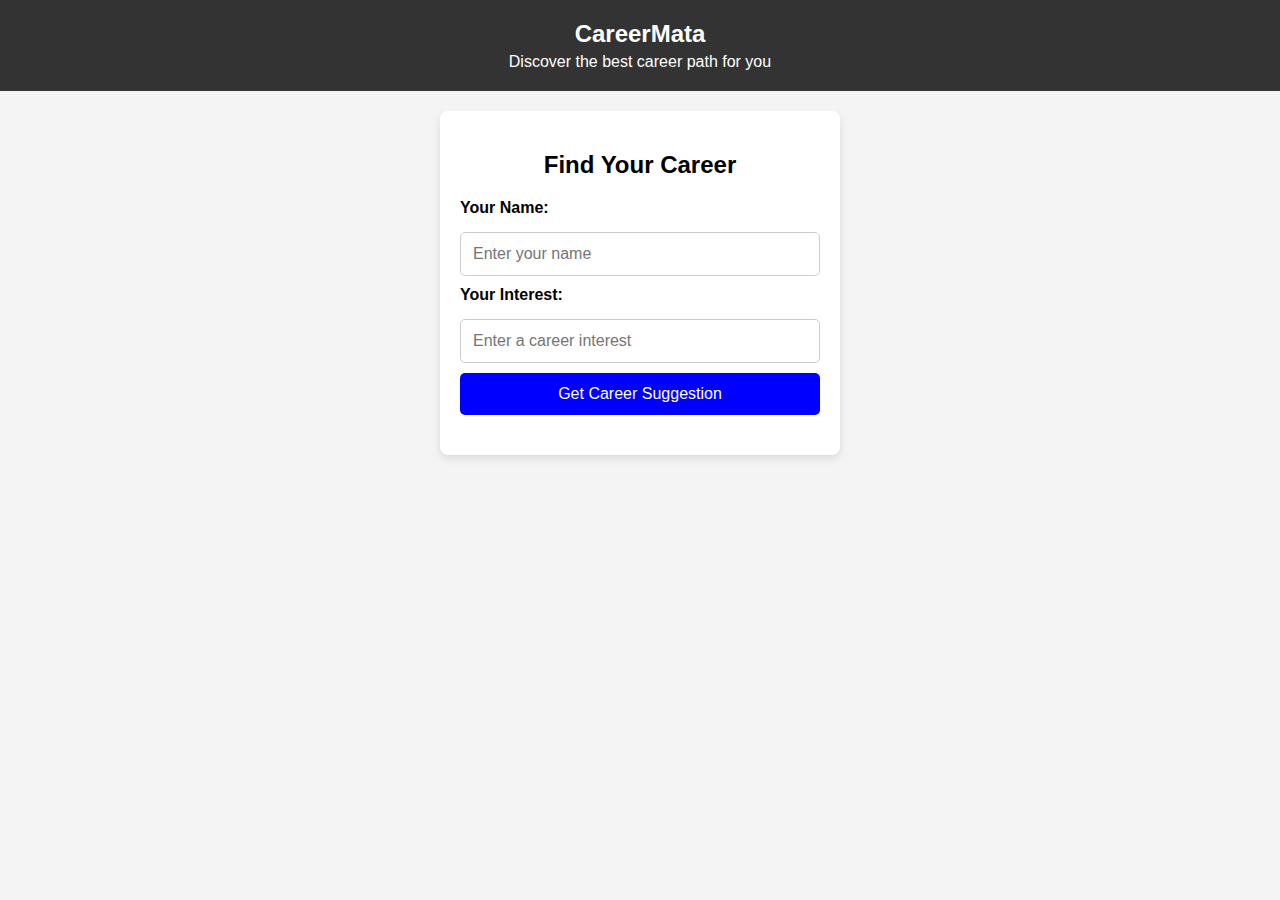
==== index.html @ 9bb9a4ea "careermata mvp version" ====
<!DOCTYPE html>
<html lang="en">
<head>
    <meta charset="UTF-8">
    <meta name="viewport" content="width=device-width, initial-scale=1.0">
    <title>CareerMata - Find Your Career Path</title>
    <link rel="stylesheet" href="style.css">
</head>
<body>
    <header>
        <h1>CareerMata</h1>
        <p>Discover the best career path for you</p>
    </header>

    <main>
        <section class="form-container">
            <h2>Find Your Career</h2>
            <form id="career-form">
                <label for="name">Your Name:</label>
                <input type="text" id="name" placeholder="Enter your name" required>

                <label for="interest">Your Interest:</label>
                <input type="text" id="interest" placeholder="Enter a career interest" required>

                <button type="submit">Get Career Suggestion</button>
            </form>

            <div id="results">
                <p id="output"></p>
            </div>
        </section>
    </main>

    <script src="app.js"></script>
</body>
</html>
---- style.css ----
/* General styles */
body {
    font-family: Arial, sans-serif;
    text-align: center;
    margin: 0;
    padding: 0;
    background-color: #f4f4f4;
}

/* Header styling */
header {
    background-color: #333;
    color: white;
    padding: 20px;
}

header h1 {
    font-size: 24px;
    margin: 0;
}

header p {
    font-size: 16px;
    margin: 5px 0 0;
}

/* Centered form container */
.form-container {
    background: white;
    padding: 20px;
    width: 90%;
    max-width: 400px;
    margin: 20px auto;
    border-radius: 8px;
    box-shadow: 0px 4px 8px rgba(0, 0, 0, 0.1);
    box-sizing: border-box;  /* Ensures padding doesn't affect width */
}

/* Form fields */
form {
    display: flex;
    flex-direction: column;
    gap: 10px;
    width: 100%; /* Ensures form takes full width of container */
}

/* Labels */
label {
    font-weight: bold;
    text-align: left;
    display: block;
    margin-bottom: 5px;
}

/* Input fields */
input {
    width: 100%;  /* Ensures input fields stay inside the container */
    padding: 12px;
    border: 1px solid #ccc;
    border-radius: 5px;
    font-size: 16px;
    transition: 0.3s;
    box-sizing: border-box; /* Prevents overflow */
}

/* Input focus effect */
input:focus {
    border-color: blue;
    outline: none;
    box-shadow: 0px 0px 5px rgba(0, 0, 255, 0.3);
}

/* Button */
button {
    width: 100%;  /* Ensures button stays inside the container */
    padding: 12px;
    background: blue;
    color: white;
    border: none;
    border-radius: 5px;
    cursor: pointer;
    font-size: 16px;
    transition: 0.3s;
    box-sizing: border-box; /* Prevents overflow */
}

/* Button hover effect */
button:hover {
    background: darkblue;
}

/* Output section */
#results {
    margin-top: 20px;
    font-size: 18px;
}

/* 🌟 Fully Responsive Design */
@media (max-width: 600px) {
    header h1 {
        font-size: 20px;
    }

    header p {
        font-size: 14px;
    }

    .form-container {
        width: 95%;
        padding: 15px;
    }

    input, button {
        font-size: 14px;
        padding: 10px;
    }

    label {
        font-size: 14px;
    }
}
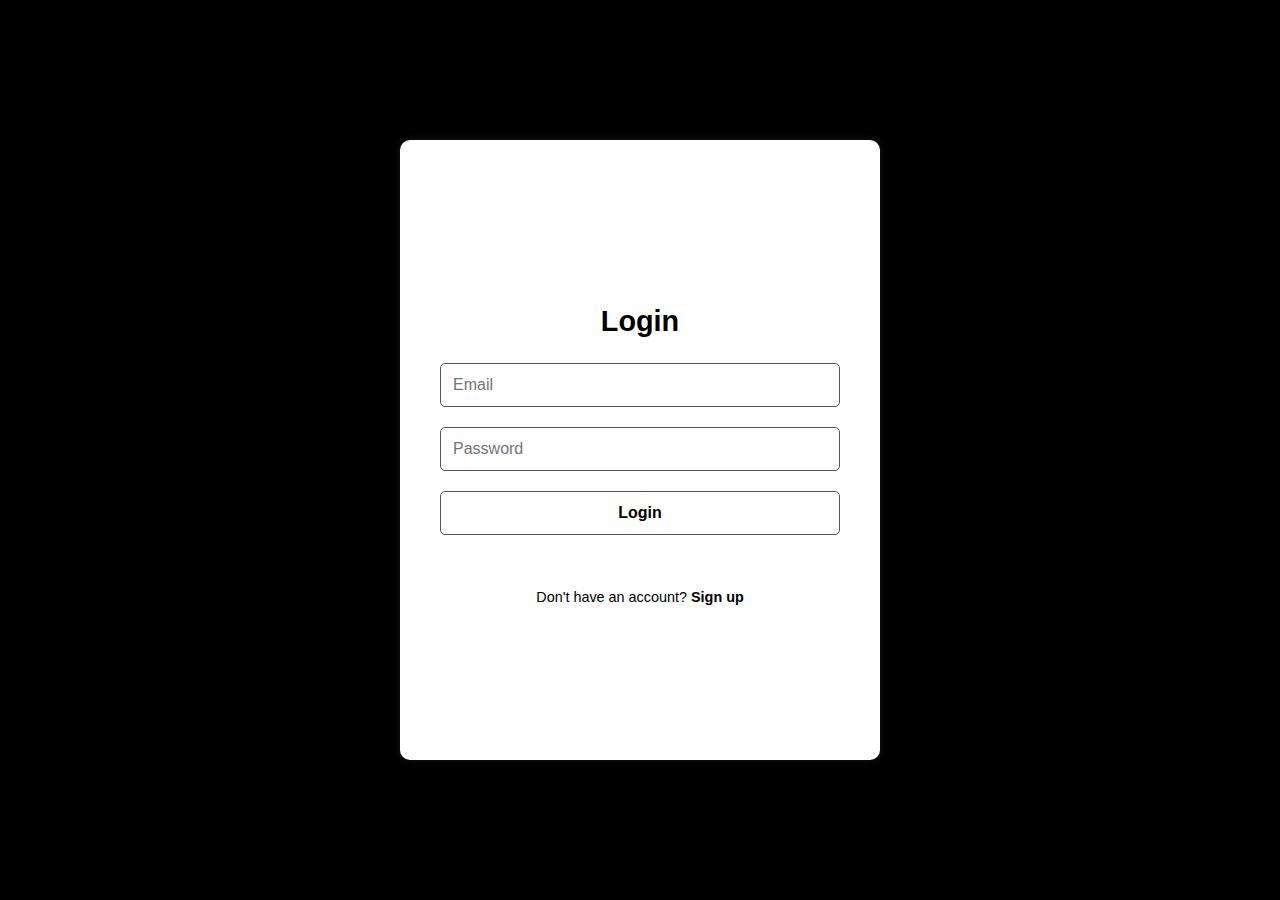
==== commit 1e403e87: "bother" ====
--- a/index.html
+++ b/index.html
@@ -3,34 +3,20 @@
 <head>
     <meta charset="UTF-8">
     <meta name="viewport" content="width=device-width, initial-scale=1.0">
-    <title>CareerMata - Find Your Career Path</title>
-    <link rel="stylesheet" href="style.css">
+    <title>Login | CareerMata</title>
+    <link rel="stylesheet" href="assets/css/auth.css">
 </head>
 <body>
-    <header>
-        <h1>CareerMata</h1>
-        <p>Discover the best career path for you</p>
-    </header>
-
-    <main>
-        <section class="form-container">
-            <h2>Find Your Career</h2>
-            <form id="career-form">
-                <label for="name">Your Name:</label>
-                <input type="text" id="name" placeholder="Enter your name" required>
-
-                <label for="interest">Your Interest:</label>
-                <input type="text" id="interest" placeholder="Enter a career interest" required>
-
-                <button type="submit">Get Career Suggestion</button>
-            </form>
-
-            <div id="results">
-                <p id="output"></p>
-            </div>
-        </section>
-    </main>
-
-    <script src="app.js"></script>
+    <div class="auth-container">
+        <h2>Login</h2>
+        <form id="loginForm">
+            <input type="email" id="loginEmail" placeholder="Email" required>
+            <input type="password" id="loginPassword" placeholder="Password" required>
+            <button type="submit">Login</button>
+            <p class="error-message" id="loginError"></p>
+        </form>
+        <p>Don't have an account? <a href="signup.html">Sign up</a></p>
+    </div>
+    <script src="assets/js/auth.js"></script>
 </body>
 </html>
--- a/assets/css/auth.css
+++ b/assets/css/auth.css
@@ -0,0 +1,91 @@
+/* General Styles */
+body {
+    font-family: Arial, sans-serif;
+    background-color: #000;
+    display: flex;
+    justify-content: center;
+    align-items: center;
+    height: 100vh;
+    margin: 0;
+    color: #fff;
+}
+
+/* Form Container */
+.auth-container {
+    background: #fff; /* White Box */
+    padding: 40px;
+    border-radius: 10px;
+    box-shadow: 0 0 10px rgba(255, 255, 255, 0.1);
+    width: 100%;
+    max-width: 400px;
+    text-align: center;
+    display: flex;
+    flex-direction: column;
+    align-items: center;
+    justify-content: center;
+    min-height: 60vh;
+}
+
+/* Form Structure */
+.auth-container form {
+    display: flex;
+    flex-direction: column;
+    width: 100%;
+}
+
+/* Form Title */
+.auth-container h2 {
+    margin-bottom: 15px;
+    color: #000;
+    font-size: 1.8em;
+}
+
+/* Form Inputs */
+.auth-container input,
+.auth-container button {
+    width: 100%; /* Ensures consistent width */
+    padding: 12px;
+    margin: 10px 0;
+    border: 1px solid #555;
+    border-radius: 5px;
+    font-size: 1rem;
+    background: #fff;
+    color: #000;
+    box-sizing: border-box; /* Prevents unwanted width expansion */
+}
+
+/* Submit Button */
+.auth-container button {
+    cursor: pointer;
+    transition: 0.3s;
+    font-weight: bold;
+}
+
+.auth-container button:hover {
+    background: #ddd;
+    color: #000;
+}
+
+/* Links */
+.auth-container p {
+    margin-top: 15px;
+    font-size: 0.9rem;
+    color: #000;
+}
+
+.auth-container a {
+    color: #000;
+    text-decoration: none;
+    font-weight: bold;
+}
+
+.auth-container a:hover {
+    text-decoration: underline;
+}
+
+/* Responsive Adjustments */
+@media (max-width: 768px) {
+    .auth-container {
+        width: 90%;
+    }
+}
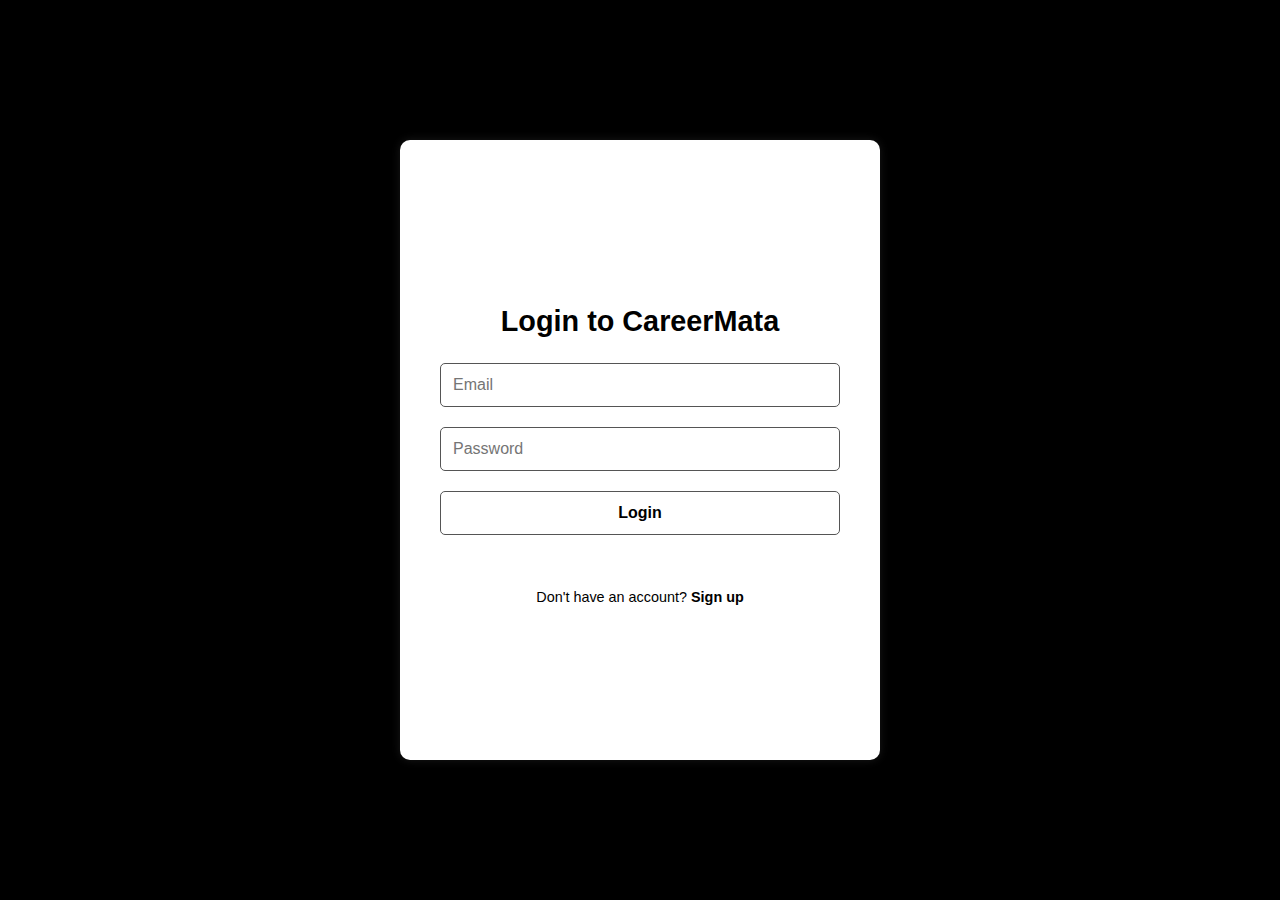
==== commit 2f0cf4c5: "done" ====
--- a/index.html
+++ b/index.html
@@ -8,7 +8,7 @@
 </head>
 <body>
     <div class="auth-container">
-        <h2>Login</h2>
+        <h2>Login to CareerMata</h2>
         <form id="loginForm">
             <input type="email" id="loginEmail" placeholder="Email" required>
             <input type="password" id="loginPassword" placeholder="Password" required>
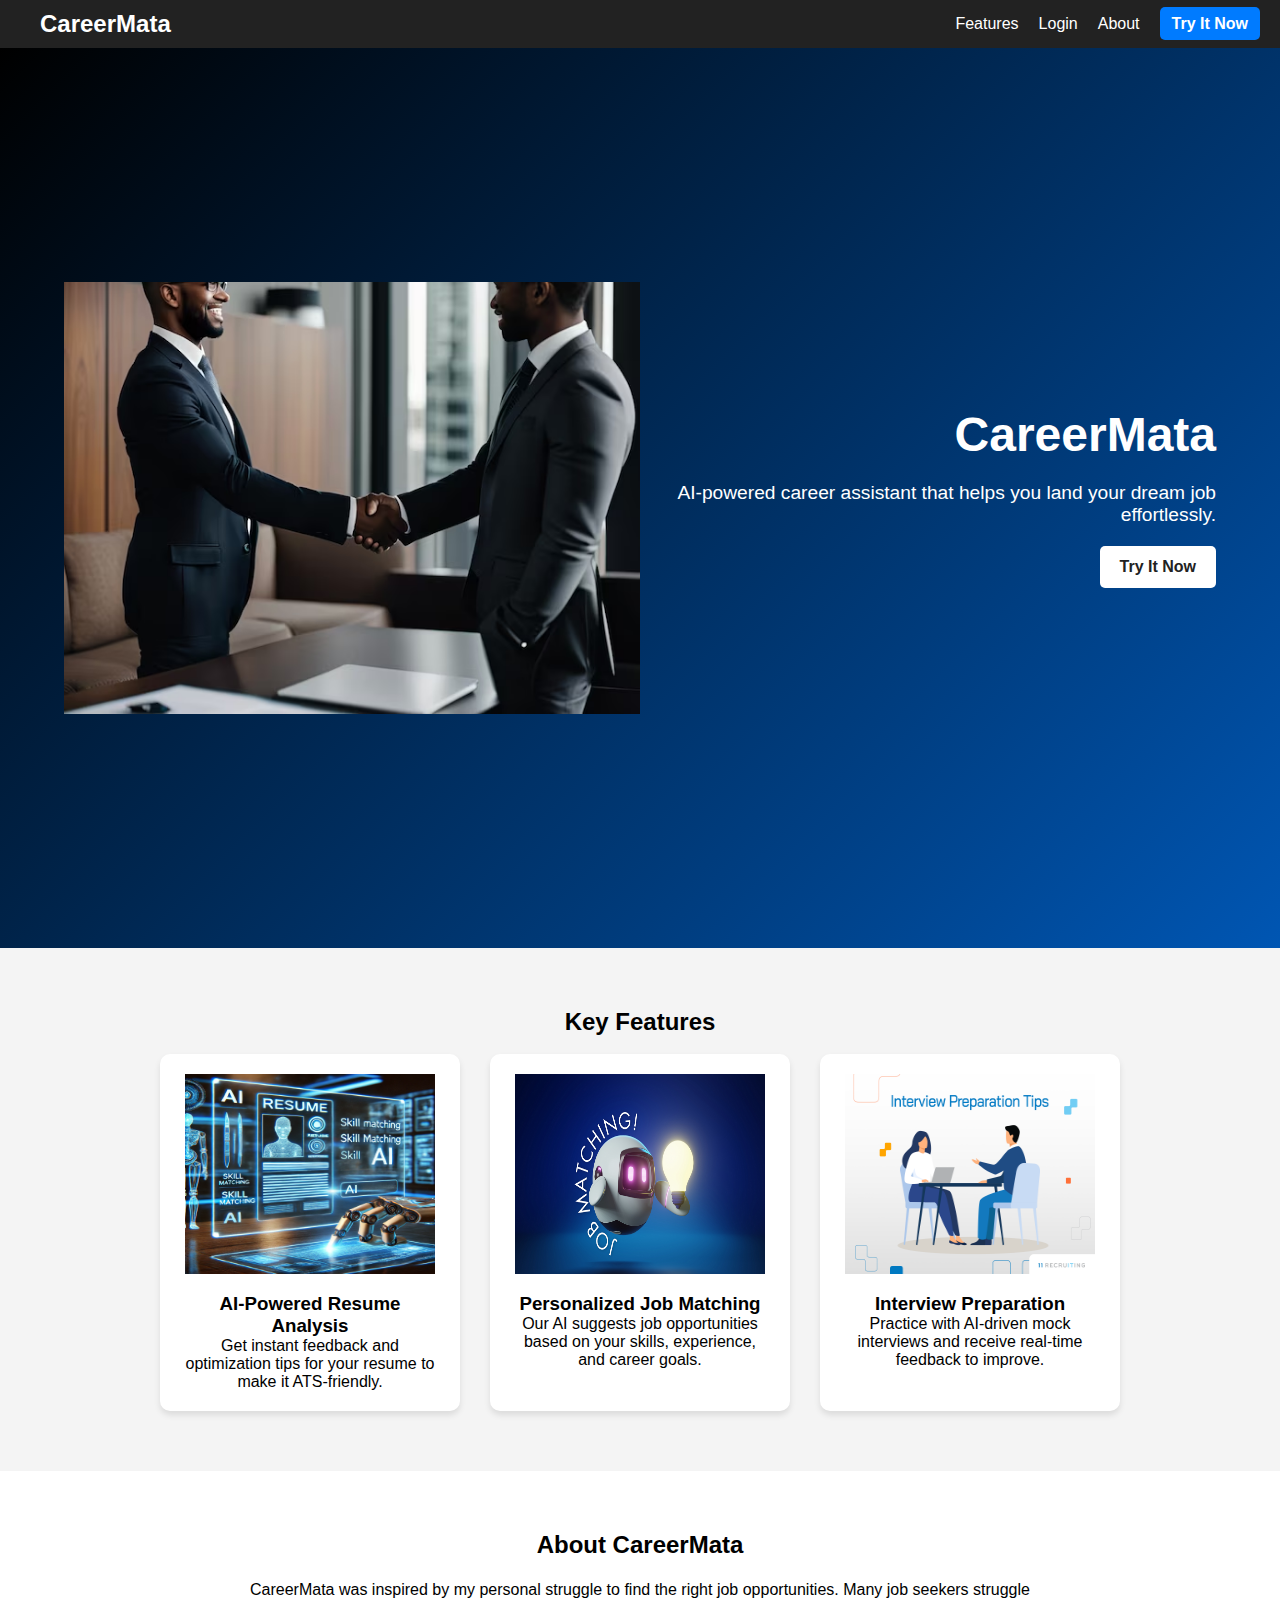
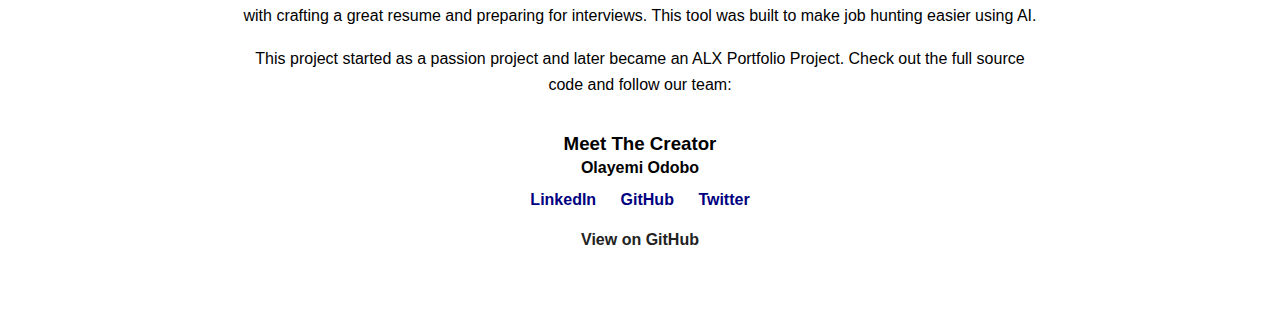
==== commit 3d693e25: "ok" ====
--- a/index.html
+++ b/index.html
@@ -3,20 +3,96 @@
 <head>
     <meta charset="UTF-8">
     <meta name="viewport" content="width=device-width, initial-scale=1.0">
-    <title>Login | CareerMata</title>
-    <link rel="stylesheet" href="assets/css/auth.css">
+    <title>CareerMata | AI-Powered Career Tool</title>
+    <link rel="stylesheet" href="assets/css/landing.css">
 </head>
 <body>
-    <div class="auth-container">
-        <h2>Login to CareerMata</h2>
-        <form id="loginForm">
-            <input type="email" id="loginEmail" placeholder="Email" required>
-            <input type="password" id="loginPassword" placeholder="Password" required>
-            <button type="submit">Login</button>
-            <p class="error-message" id="loginError"></p>
-        </form>
-        <p>Don't have an account? <a href="signup.html">Sign up</a></p>
+
+    <!-- Navigation Bar -->
+    <header>
+        <div class="nav-container">
+            <h1 class="logo">CareerMata</h1>
+            <div class="hamburger">
+                ☰
+            </div>
+
+            <nav>
+                <ul class="nav-links">
+                    <!-- <li><a href="#intro">Why</a></li> -->
+                    <li><a href="#features">Features</a></li>
+                    <li><a href="https://olayemiodobo.github.io/CareerMata/">Login</a></li>
+                    <li><a href="#about">About</a></li>
+                   <li> <a href="https://olayemiodobo.github.io/CareerMata/" target="_blank" class="cta-buttonnav">Try It Now</a> </li>
+                </ul>
+            </nav>
+
+        </div>
+    </header>
+<!-- Hero Section -->
+ <!-- Intro Section -->
+ <section id="intro">
+    <div class="intro-container">
+        <img src="assets/img/black_shaking.avif" alt="CareerMata Cover" class="intro-image">
+
+        <div class="intro-text">
+            <h1>CareerMata</h1>
+            <p>AI-powered career assistant that helps you land your dream job effortlessly.</p>
+            <a href="https://olayemiodobo.github.io/CareerMata/" class="cta-button">Try It Now</a>
+        </div>
     </div>
-    <script src="assets/js/auth.js"></script>
+</section>
+
+<!-- Features Section -->
+<section id="features">
+    <h2>Key Features</h2>
+    <br>
+    <div class="features-container">
+        <div class="feature">
+            <img src="assets/img/ai-analysis.webp" alt="Feature 1" width="200px" height="200px">
+            <h3>AI-Powered Resume Analysis</h3>
+            <p>Get instant feedback and optimization tips for your resume to make it ATS-friendly.</p>
+        </div>
+        <div class="feature">
+            <img src="assets/img/job match.png" alt="Feature 2 " width="200px" height="200px">
+            <h3>Personalized Job Matching</h3>
+            <p>Our AI suggests job opportunities based on your skills, experience, and career goals.</p>
+        </div>
+        <div class="feature">
+            <img src="assets/img/interview prep.png" alt="Feature 3" width="200px" height="200px">
+            <h3>Interview Preparation</h3>
+            <p>Practice with AI-driven mock interviews and receive real-time feedback to improve.</p>
+        </div>
+    </div>
+</section>
+
+<!-- About Section -->
+<section id="about">
+    <h2>About CareerMata</h2>
+    <br>
+    <p>
+        CareerMata was inspired by my personal struggle to find the right job opportunities. 
+        Many job seekers struggle with crafting a great resume and preparing for interviews.
+        This tool was built to make job hunting easier using AI.
+    </p>
+    <br>
+    <p>
+        This project started as a passion project and later became an ALX Portfolio Project. 
+        Check out the full source code and follow our team:
+    </p>
+    <br>
+    <br>
+    <div class="team">
+        <h3>Meet The Creator</h3>
+        <p><strong>Olayemi Odobo</strong></p>
+        <ul>
+            <li><a href="https://www.linkedin.com/in/olayemi-odobo" target="_blank">LinkedIn</a></li>
+            <li><a href="https://github.com/olayemiodobo" target="_blank">GitHub</a></li>
+            <li><a href="https://https://x.com/OlayemiOdb" target="_blank">Twitter</a></li>
+        </ul>
+    </div>
+
+    <a href="https://github.com/olayemiodobo/CareerMata" class="cta-button">View on GitHub</a>
+</section>
+    <script src="assets/js/landing.js"></script>
 </body>
 </html>
--- a/assets/css/landing.css
+++ b/assets/css/landing.css
@@ -0,0 +1,261 @@
+/* General Reset */
+* {
+    margin: 0;
+    padding: 0;
+    box-sizing: border-box;
+    font-family: Arial, sans-serif;
+}
+html{
+    scroll-behavior: smooth;
+}
+
+/* Fix navbar height */
+header {
+    background-color: #222;
+    padding: 10px 20px;
+    display: flex;
+}
+
+/* Navbar container */
+.nav-container {
+    display: flex;
+    justify-content: space-between;
+    align-items: center;
+    width: 100%;
+}
+
+/* Logo styles */
+.logo {
+    font-size: 1.5rem;
+    font-weight: bold;
+    color: white;
+    margin-left: 20px;
+}
+
+.hamburger {
+    margin-left: auto;
+    margin-right: 10px;
+    font-size: 2rem;
+    color: white;
+    cursor: pointer;
+}
+
+/* Navigation links */
+.nav-links {
+    list-style: none;
+    display: flex;
+    gap: 20px;
+    align-items: center;
+}
+
+.nav-links a {
+    color: white;
+    text-decoration: none;
+    font-size: 1rem;
+}
+
+/* CTA Button in Navbar */
+.cta-buttonnav {
+    background-color: #007bff;
+    color: white;
+    padding: 8px 12px;
+    text-decoration: none;
+    border-radius: 5px;
+    font-weight: bold;
+}
+
+.cta-buttonnav:hover {
+    background-color: #0056b3;
+}
+/* Hide hamburger in full & half-screen mode */
+@media screen and (min-width: 769px) {
+    .hamburger {
+        display: none;
+    }
+}
+/* -------------------- Hero Section  -------------------- */
+/* Hero Section */
+#intro {
+    display: flex;
+    align-items: center;
+    justify-content: center;
+    min-height: 100vh;
+    padding: 40px 5%;
+    background: linear-gradient(135deg, black, #0056b3);
+}
+
+.intro-container {
+    display: flex;
+    align-items: center;
+    justify-content: space-between;
+    max-width: 1200px;
+    width: 100%;
+    gap: 20px;
+}
+
+/* Image Styling */
+.intro-image {
+    flex: 1;
+    max-width: 50%;
+}
+
+.intro-image img {
+    width: 100%;
+    height: auto;
+    border-radius: 10px;
+}
+
+/* Text Styling */
+.intro-text {
+    flex: 1;
+    text-align: right;
+    color: white;
+}
+
+.intro-text h1 {
+    font-size: 3rem;
+    font-weight: bold;
+}
+
+.intro-text p {
+    font-size: 1.2rem;
+    margin: 20px 0;
+}
+
+.cta-button {
+    display: inline-block;
+    padding: 12px 20px;
+    background-color: white;
+    color: #222;
+    text-decoration: none;
+    font-weight: bold;
+    border-radius: 5px;
+    transition: 0.3s;
+}
+
+.cta-button:hover {
+    background-color: black;
+    color: white;
+}
+
+/* 🔹 Responsive Fix for Smaller Screens */
+@media (max-width: 900px) {
+    .intro-container {
+        flex-direction: column;
+        text-align: center;
+    }
+
+    .intro-image {
+        max-width: 90%;
+    }
+
+    .intro-text {
+        max-width: 100%;
+        text-align: center;
+    }
+
+    .intro-text h1 {
+        font-size: 2.5rem;
+    }
+
+    .intro-text p {
+        font-size: 1rem;
+    }
+
+    .cta-button {
+        padding: 10px 16px;
+    }
+}
+
+
+
+
+/* -------------------- Mobile Mode (≤768px) -------------------- */
+@media screen and (max-width: 768px) {
+    /* Navbar adjustments */
+    .nav-links {
+        display: none;
+        flex-direction: column;
+        position: absolute;
+        top: 60px;
+        right: 20px;
+        background-color: #222;
+        width: 200px;
+        padding: 10px;
+        border-radius: 5px;
+        box-shadow: 0px 4px 6px rgba(0, 0, 0, 0.2);
+    }
+
+    .nav-links.active {
+        display: flex;
+    }
+
+    .hamburger {
+        display: block;
+        font-size: 2rem;
+        color: white;
+        cursor: pointer;
+        margin-right: 20px;
+    }
+}
+
+/* -------------------- Features Section -------------------- */
+#features {
+    padding: 60px 20px;
+    text-align: center;
+    background: #f4f4f4;
+}
+
+.features-container {
+    display: flex;
+    justify-content: center;
+    gap: 30px;
+    flex-wrap: wrap;
+}
+
+.feature {
+    max-width: 300px;
+    text-align: center;
+    background: white;
+    padding: 20px;
+    border-radius: 10px;
+    box-shadow: 0px 4px 6px rgba(0, 0, 0, 0.1);
+}
+
+.feature img {
+    width: 100%;
+    max-width: 250px;
+}
+
+.feature h3 {
+    margin-top: 15px;
+}
+
+/* -------------------- About Section -------------------- */
+#about {
+    padding: 60px 20px;
+    background: white;
+    text-align: center;
+}
+
+#about p {
+    max-width: 800px;
+    margin: 0 auto;
+    line-height: 1.6;
+}
+
+#about ul {
+    list-style: none;
+    padding: 0;
+}
+
+#about ul li {
+    display: inline-block;
+    margin: 10px;
+}
+
+#about ul li a {
+    text-decoration: none;
+    color: navy;
+    font-weight: bold;
+}
